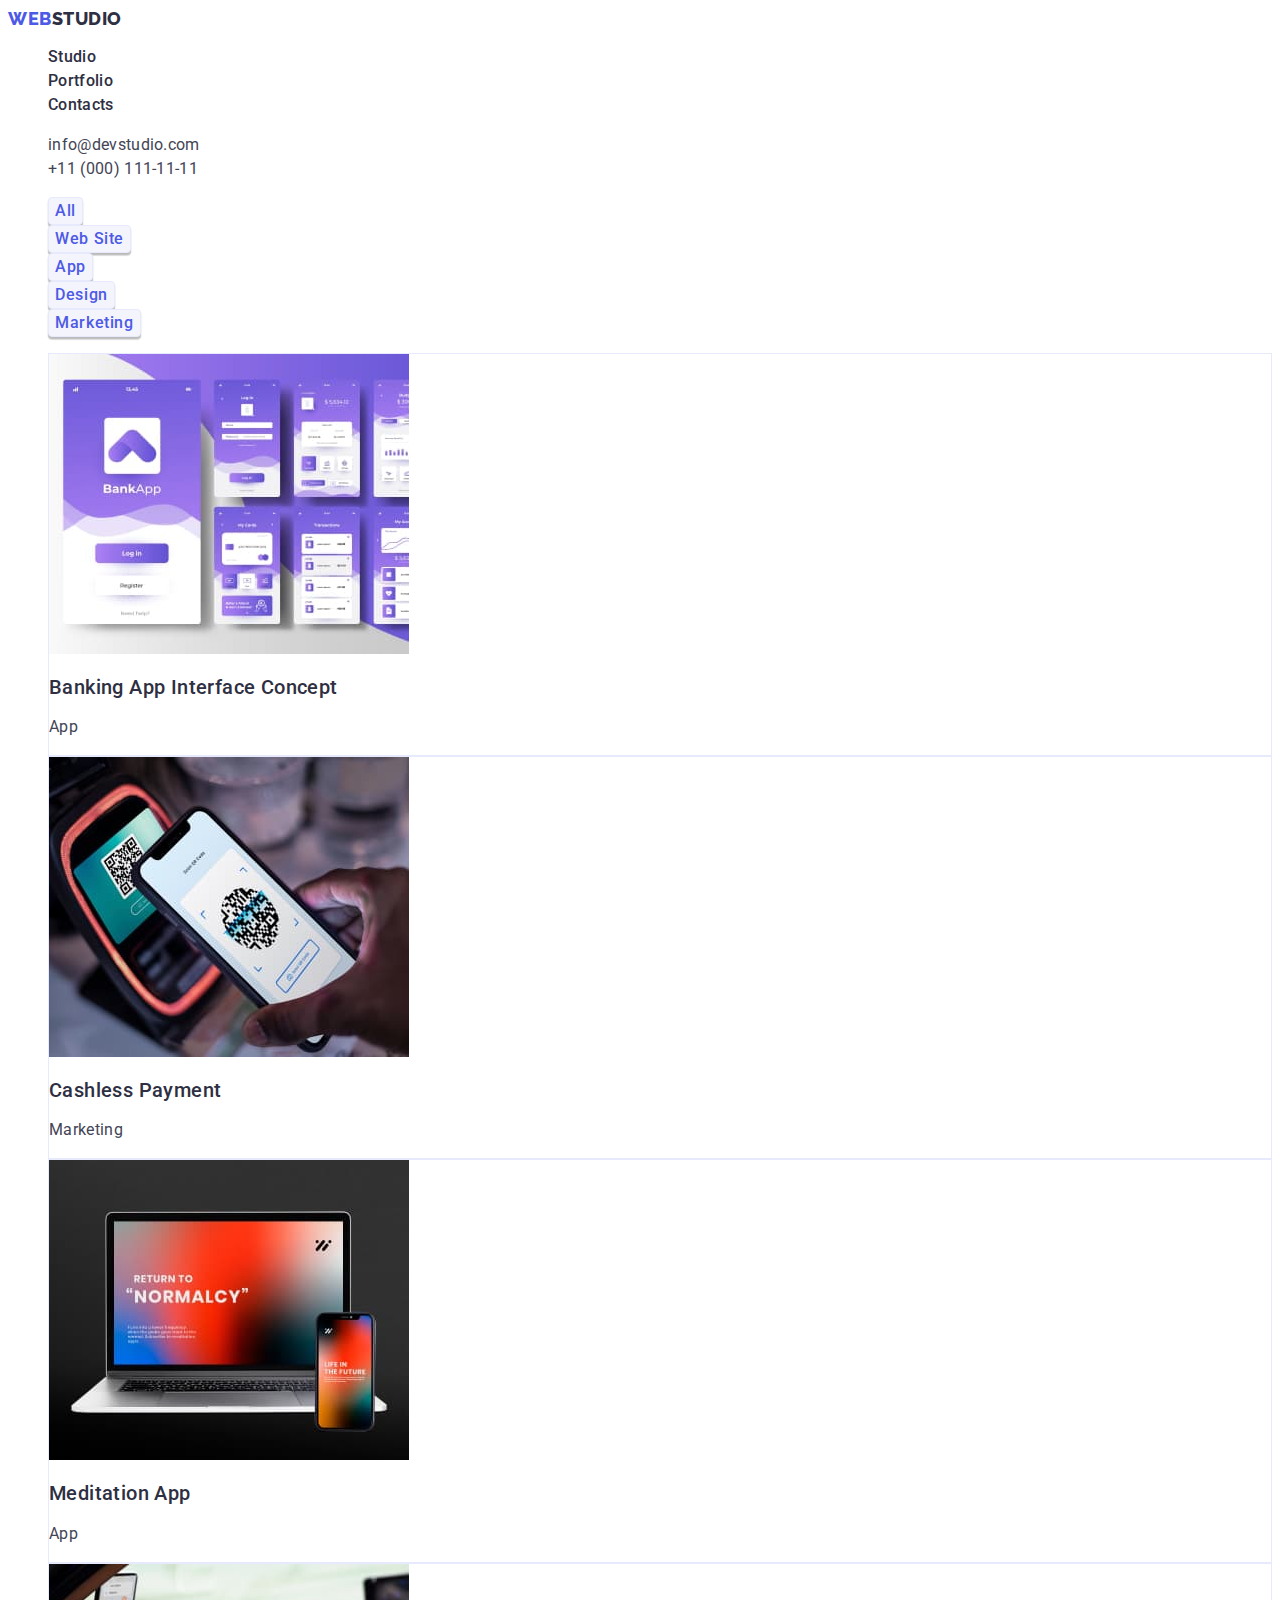
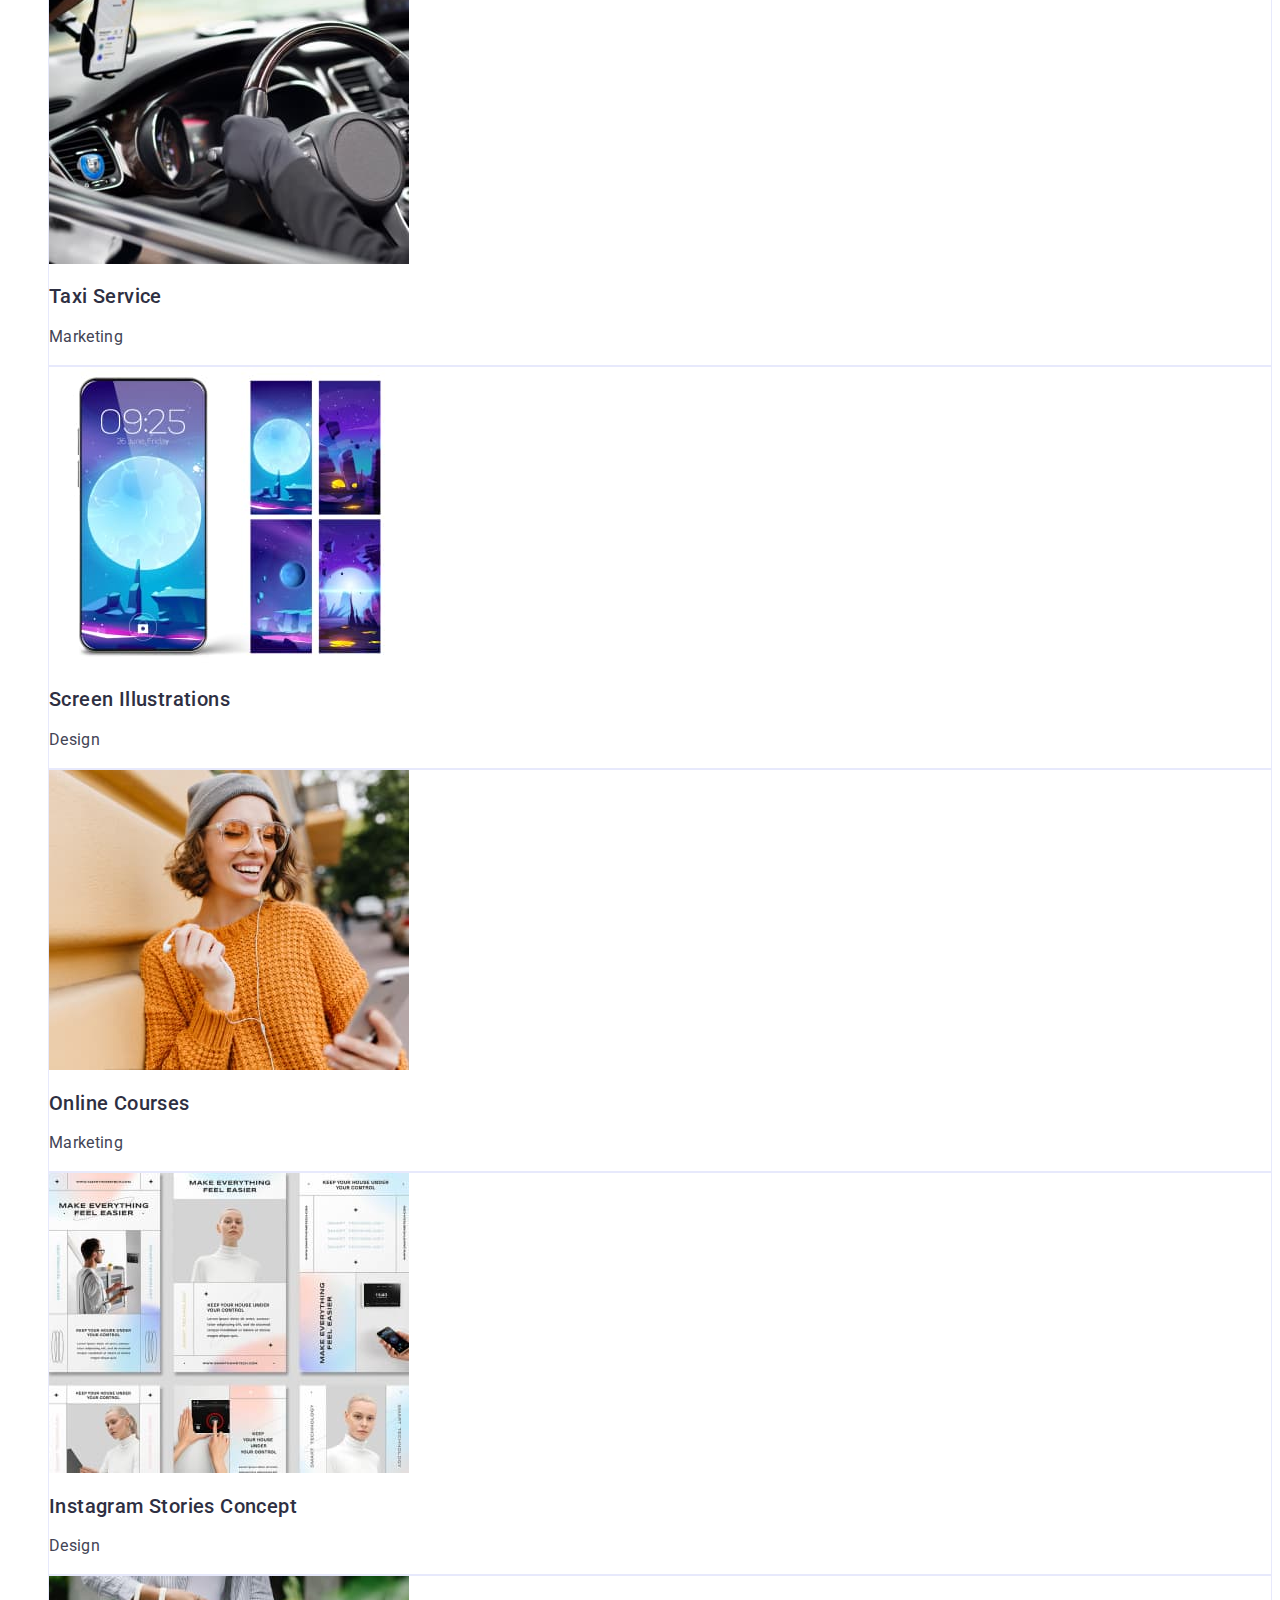
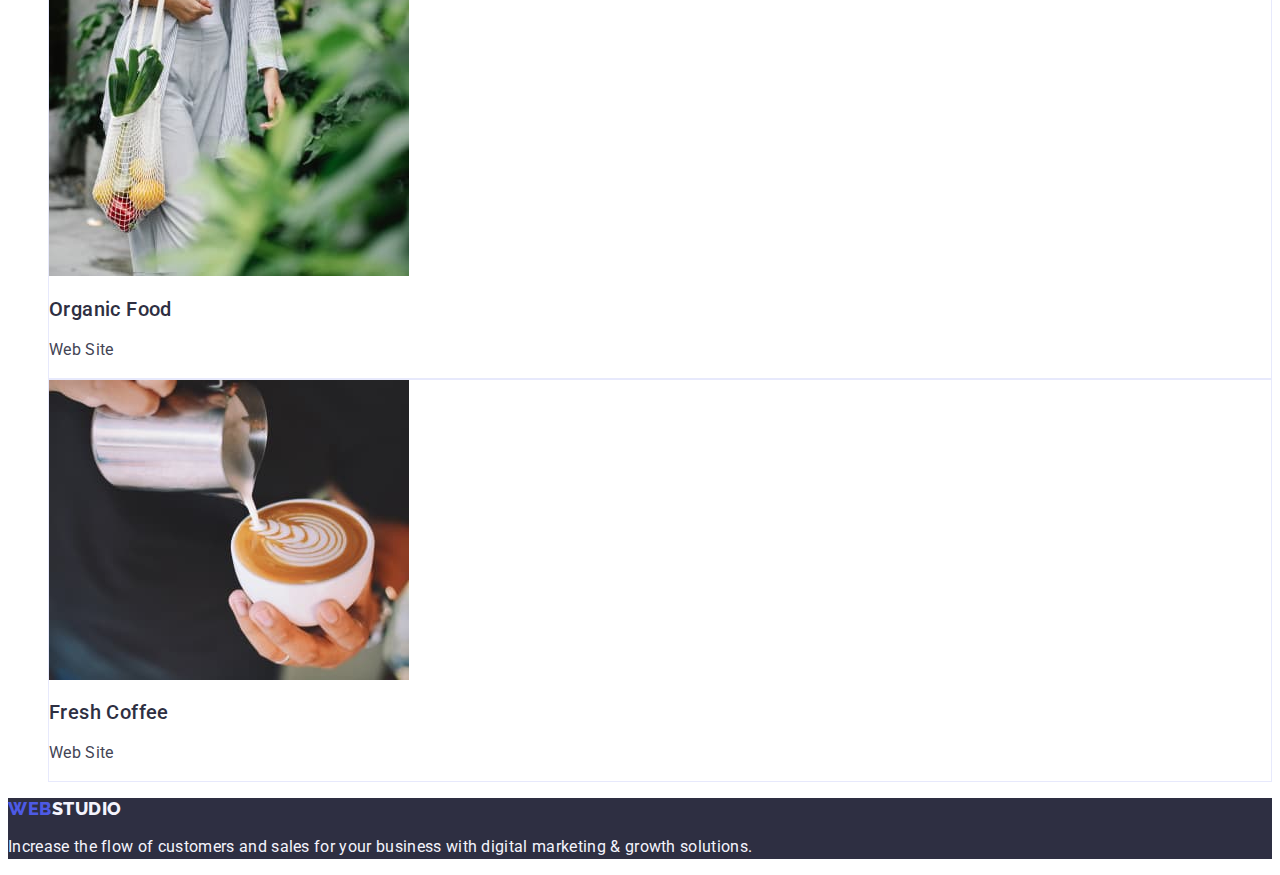
==== portfolio.html @ 0390805f "Initial commit" ====
<!DOCTYPE html>
<html lang="en">
  <head>
    <meta charset="UTF-8" />
    <meta http-equiv="X-UA-Compatible" content="IE=edge" />
    <meta name="viewport" content="width=device-width, initial-scale=1.0" />
    <title>Web Studio</title>
    <link rel="preconnect" href="https://fonts.googleapis.com" />
    <link rel="preconnect" href="https://fonts.gstatic.com" crossorigin />
    <link
      href="https://fonts.googleapis.com/css2?family=Raleway:wght@800&family=Roboto:wght@400;500;700;900&display=swap"
      rel="stylesheet"
    />
    <link rel="stylesheet" href="./css/styles.css" />
  </head>
  <body>
    <header class="header">
      <nav>
        <a href="./index.html" class="logo link"
          >Web<span class="studio link">Studio</span>
        </a>
        <ul class="list">
          <li><a href="./index.html" class="header-items link">Studio</a></li>
          <li>
            <a href="./portfolio.html" class="header-items link">Portfolio</a>
          </li>
          <li><a href="" class="header-items link">Contacts</a></li>
        </ul>
      </nav>
      <address class="header-address">
        <ul class="list">
          <li>
            <a href="mailto:info@devstudio.com" class="address-items link"
              >info@devstudio.com</a
            >
          </li>
          <li>
            <a href="tel:+110001111111" class="address-items link"
              >+11 (000) 111-11-11</a
            >
          </li>
        </ul>
      </address>
    </header>

    <main>
      <section class="section-five-buttons">
        <h1 hidden>Portfolio</h1>
        <ul class="list">
          <li>
            <button type="button" class="button-items button">All</button>
          </li>
          <li>
            <button type="button" class="button-items button">Web Site</button>
          </li>
          <li>
            <button type="button" class="button-items button">App</button>
          </li>
          <li>
            <button type="button" class="button-items button">Design</button>
          </li>
          <li>
            <button type="button" class="button-items button">Marketing</button>
          </li>
        </ul>

        <ul class="list">
          <li class="portfolio-cardsbackground">
            <a href="" class="link">
              <img
                src="./images/img-banking-app-interface-concept.jpg"
                alt="Banking App Interface Concept"
                width="360"
                height="300"
                class="portfolio-photos"
              />
              <h2 class="portfolio-items section-items">
                Banking App Interface Concept
              </h2>
              <p class="portfolio-text section-text">App</p>
            </a>
          </li>
          <li class="portfolio-cardsbackground">
            <a href="" class="link">
              <img
                src="./images/img-cashless-payment.jpg"
                alt="Cashless Payment"
                width="360"
                height="300"
                class="portfolio-photos"
              />
              <h2 class="portfolio-items section-items">Cashless Payment</h2>
              <p class="portfolio-text section-text">Marketing</p>
            </a>
          </li>
          <li class="portfolio-cardsbackground">
            <a href="" class="link">
              <img
                src="./images/img-meditation-app.jpg"
                alt="Meditation App"
                width="360"
                height="300"
                class="portfolio-photos"
              />
              <h2 class="portfolio-items section-items">Meditation App</h2>
              <p class="portfolio-text section-text">App</p>
            </a>
          </li>

          <li class="portfolio-cardsbackground">
            <a href="" class="link">
              <img
                src="./images/img-taxi-service.jpg"
                alt="Taxi Service"
                width="360"
                height="300"
                class="portfolio-photos"
              />
              <h2 class="portfolio-items section-items">Taxi Service</h2>
              <p class="portfolio-text section-text">Marketing</p>
            </a>
          </li>
          <li class="portfolio-cardsbackground">
            <a href="" class="link">
              <img
                src="./images/img-screen-illustrations.jpg"
                alt="Screen Illustrations"
                width="360"
                height="300"
                class="portfolio-photos"
              />
              <h2 class="portfolio-items section-items">
                Screen Illustrations
              </h2>
              <p class="portfolio-text section-text">Design</p>
            </a>
          </li>
          <li class="portfolio-cardsbackground">
            <a href="" class="link">
              <img
                src="./images/img-online-courses.jpg"
                alt="Online Courses"
                width="360"
                height="300"
                class="portfolio-photos"
              />
              <h2 class="portfolio-items section-items">Online Courses</h2>
              <p class="portfolio-text section-text">Marketing</p>
            </a>
          </li>

          <li class="portfolio-cardsbackground">
            <a href="" class="link">
              <img
                src="./images/img-instagram-stories-concept.jpg"
                alt="Instagram Stories Concept"
                width="360"
                height="300"
                class="portfolio-photos"
              />
              <h2 class="portfolio-items section-items">
                Instagram Stories Concept
              </h2>
              <p class="portfolio-text section-text">Design</p>
            </a>
          </li>
          <li class="portfolio-cardsbackground">
            <a href="" class="link">
              <img
                src="./images/img-organic-food.jpg"
                alt="Organic Food"
                width="360"
                height="300"
                class="portfolio-photos"
              />
              <h2 class="portfolio-items section-items">Organic Food</h2>
              <p class="portfolio-text section-text">Web Site</p>
            </a>
          </li>
          <li class="portfolio-cardsbackground">
            <a href="" class="link">
              <img
                src="./images/img-fresh-coffee.jpg"
                alt="Fresh Coffee"
                width="360"
                height="300"
                class="portfolio-photos"
              />
              <h2 class="portfolio-items section-items">Fresh Coffee</h2>
              <p class="portfolio-text section-text">Web Site</p>
            </a>
          </li>
        </ul>
      </section>
    </main>

    <footer class="footer">
      <a href="./index.html" class="logo link"
        >Web<span class="studio link footer-logo">Studio</span>
      </a>
      <p class="footer-text section-text">
        Increase the flow of customers and sales for your business with digital
        marketing & growth solutions.
      </p>
    </footer>
  </body>
</html>
---- css/styles.css ----
body {
    font-family: "Roboto", sans-serif;
    background-color: var(--background-color);
    color: #434455
}

:root {
    --background-color: #FFFFFF;
    --color-nav-titles: #2E2F42;
    --color-text-address: #434455;
    --color-h1-textbutton: #FFFFFF;
    --color-logo-textbutton: #4D5AE5;
    --color-header-cardsbackground: ##F4F4FD;
    --color-footertext: #F4F4FD;
    --color-buttonbackground: #F4F4FD;
    --color-darkbackground: #2E2F42;
    --color-hoverfocus-elements: #404BBF;
}

.link {
    text-decoration: none;
}

.link:hover,
.link:focus {
    text-decoration: none;
    color: var(--color-hoverfocus-elements);
}

.button,
.button:hover,
.button:focus {
    font-family: inherit;
    text-decoration: none;
    background: var(--color-hoverfocus-elements);
    box-shadow: 0px 3px 1px rgba(0, 0, 0, 0.1), 0px 2px 1px rgba(0, 0, 0, 0.08), 0px 2px 2px rgba(0, 0, 0, 0.12);
    border-radius: 4px;
    font-weight: 500;
    font-size: 16px;
    line-height: 1.5;
    display: flex;
    align-items: center;
    text-align: center;
    letter-spacing: 0.04em;
    cursor: pointer;
    color: var(--color-h1-textbutton);
}

/**Header**/
.header {
    background-color: var(--color-header-cardsbackground);
}

.logo {
    font-family: "Raleway", sans-serif;
    font-style: normal;
    font-weight: 800;
    font-size: 18px;
    line-height: 1.17;
    display: flex;
    align-items: center;
    letter-spacing: 0.03em;
    text-transform: uppercase;
    color: var(--color-logo-textbutton);
}

.studio {
    font-family: "Raleway", sans-serif;
    font-style: normal;
    font-weight: 800;
    font-size: 18px;
    line-height: 1.17;
    display: flex;
    align-items: center;
    letter-spacing: 0.03em;
    text-transform: uppercase;
    color: var(--color-darkbackground);
}

.list {
    list-style-type: none;
}

.header-items {
    font-weight: 500;
    font-size: 16px;
    line-height: 1.5;
    letter-spacing: 0.02em;
    color: var(--color-nav-titles);
}

.header-address {
    text-decoration: none;
    list-style: normal;
    font-style: normal;
}

.address-items {
    font-style: normal;
    font-weight: 400;
    font-size: 16px;
    line-height: 1.5;
    letter-spacing: 0.02em;
    text-decoration: none;
    color: var(--color-text-address);
}

/**Main**/

/**Section 1**/
.section-one {
    background-color: var(--color-darkbackground);
}

.section-one-h-one {
    font-size: 56px;
    line-height: 1.07;
    text-align: center;
    letter-spacing: 0.02em;
    color: var(--color-h1-textbutton);
}

.section-one-button {
    font-family: inherit;
    background: var(--color-logo-textbutton);
    box-shadow: 0px 4px 4px rgba(0, 0, 0, 0.15);
    border-radius: 4px;
    font-weight: 500;
    font-size: 16px;
    line-height: 1.5;
    display: flex;
    align-items: center;
    letter-spacing: 0.04em;
    cursor: pointer;
    color: var(--color-h1-textbutton);
}

.section-one-button:hover,
.section-one-button:focus {
    background: var(--color-hoverfocus-elements);
}

/**Section 2**/

.section-two {}

.section-items {
    font-weight: 500;
    font-size: 20px;
    line-height: 1.2;
    letter-spacing: 0.02em;
    color: var(--color-nav-titles);
}

.section-text {
    font-weight: 400;
    font-size: 16px;
    line-height: 1.5;
    letter-spacing: 0.02em;
    color: var(--color-text-address);
}

.titles-h-two {
    font-weight: 700;
    font-size: 36px;
    line-height: 1.11;
    text-align: center;
    letter-spacing: 0.02em;
    text-transform: capitalize;
    color: var(--color-nav-titles);
}

.section-two-items {}

.section-two-text {}

/**Section 3**/

.section-three {}


.section-three-photos {}

/**Section 4**/

.section-four {
    background-color: var(--color-buttonbackground);
}

.section-four-cardsbackground {
    background: var(--background-color);
    box-shadow: 0px 1px 6px rgba(46, 47, 66, 0.08), 0px 1px 1px rgba(46, 47, 66, 0.16), 0px 2px 1px rgba(46, 47, 66, 0.08);
    border-radius: 0px 0px 4px 4px;
}

.section-four-photos {}

.section-four-items {}

.section-four-text {}

/**Footer**/

.footer {
    background-color: var(--color-darkbackground);
}

.footer-text {
    color: var(--color-footertext);
}

.footer-logo {
    color: var(--color-footertext);
}

/**Portfolio**/
/**List buttons**/

.section-5buttons {
    background: #E5E5E5;
}

.button-items {
    background: var(--color-buttonbackground);
    border: 1px solid #E7E9FC;
    border-radius: 4px;
    font-family: inherit;
    font-weight: 500;
    font-size: 16px;
    line-height: 1.5;
    display: flex;
    align-items: center;
    text-align: center;
    letter-spacing: 0.04em;
    color: var(--color-logo-textbutton);
}

.portfolio-cardsbackground {
    background: var(--color-header-cardsbackground);
    border: 1px solid #E7E9FC;
}


.portfolio-photos {}

.portfolio-items {}

.portfolio-text {}
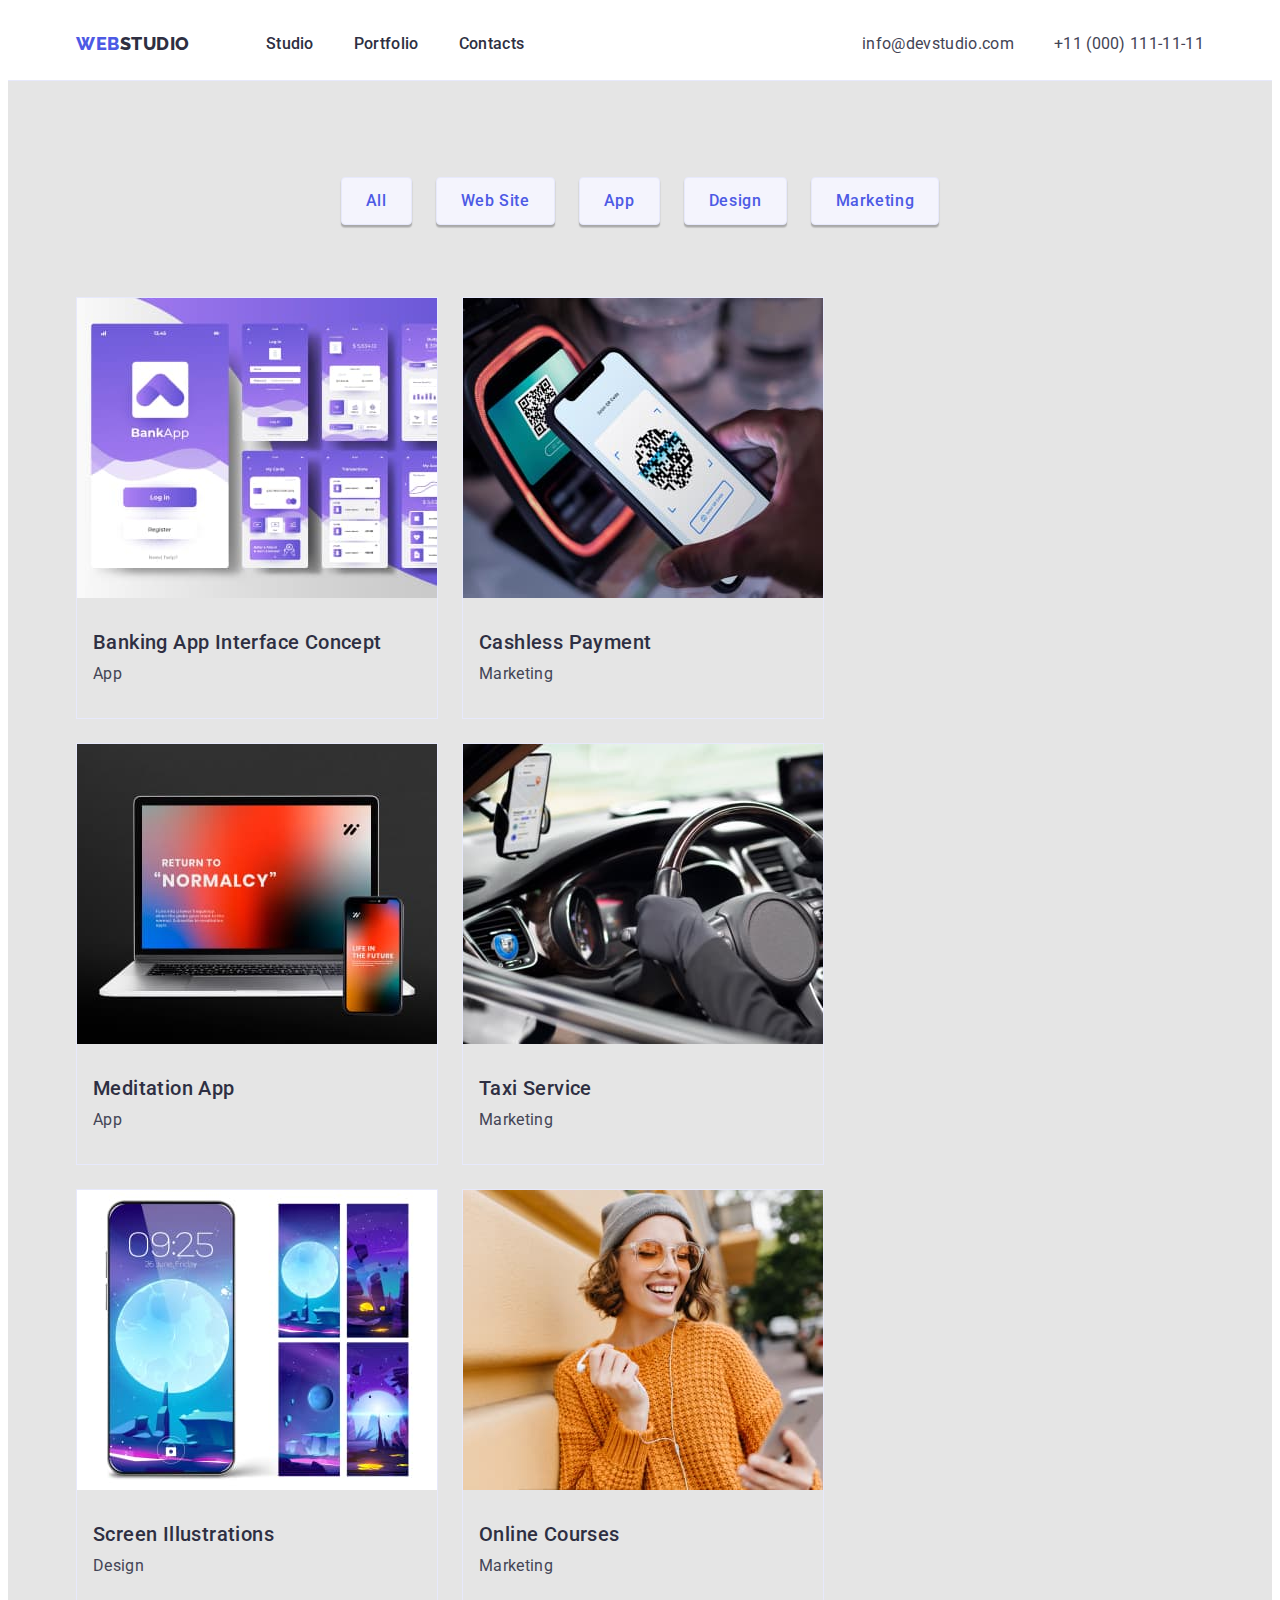
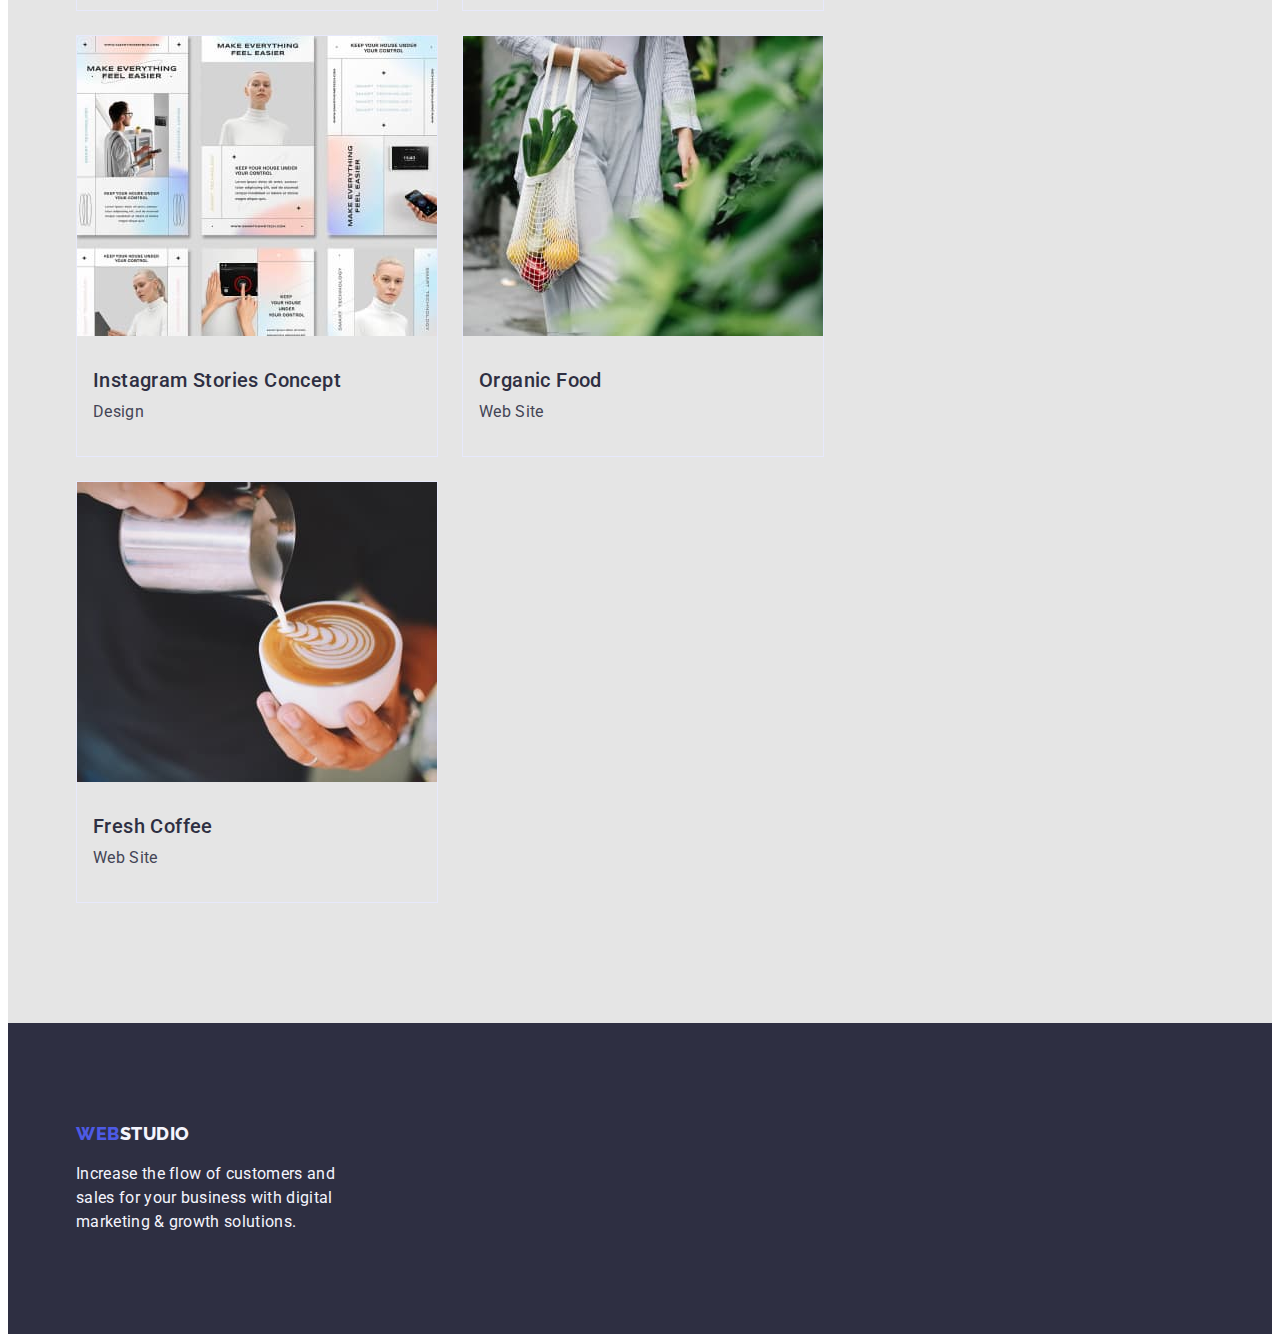
==== commit 79b0e6fd: "htmlandcss-hw-03-version1" ====
--- a/portfolio.html
+++ b/portfolio.html
@@ -11,197 +11,215 @@
       href="https://fonts.googleapis.com/css2?family=Raleway:wght@800&family=Roboto:wght@400;500;700;900&display=swap"
       rel="stylesheet"
     />
+    <link
+      rel="stylesheet"
+      href="https://cdnjs.cloudflare.com/ajax/libs/modern-normalize/2.0.0/modern-normalize.min.css"
+      integrity="sha512-4xo8blKMVCiXpTaLzQSLSw3KFOVPWhm/TRtuPVc4WG6kUgjH6J03IBuG7JZPkcWMxJ5huwaBpOpnwYElP/m6wg=="
+      crossorigin="anonymous"
+      referrerpolicy="no-referrer"
+    />
     <link rel="stylesheet" href="./css/styles.css" />
   </head>
+
   <body>
     <header class="header">
-      <nav>
-        <a href="./index.html" class="logo link"
-          >Web<span class="studio link">Studio</span>
-        </a>
-        <ul class="list">
-          <li><a href="./index.html" class="header-items link">Studio</a></li>
-          <li>
-            <a href="./portfolio.html" class="header-items link">Portfolio</a>
-          </li>
-          <li><a href="" class="header-items link">Contacts</a></li>
-        </ul>
-      </nav>
-      <address class="header-address">
-        <ul class="list">
-          <li>
-            <a href="mailto:info@devstudio.com" class="address-items link"
-              >info@devstudio.com</a
-            >
-          </li>
-          <li>
-            <a href="tel:+110001111111" class="address-items link"
-              >+11 (000) 111-11-11</a
-            >
-          </li>
-        </ul>
-      </address>
+      <div class="container header-container">
+        <nav class="header-nav">
+          <a href="./index.html" class="logo link logo-header"
+            >Web<span class="studio link">Studio</span>
+          </a>
+          <ul class="list list-header">
+            <li><a href="./index.html" class="header-items link">Studio</a></li>
+            <li>
+              <a href="./portfolio.html" class="header-items link">Portfolio</a>
+            </li>
+            <li><a href="" class="header-items link">Contacts</a></li>
+          </ul>
+        </nav>
+        <address class="header-address">
+          <ul class="list list-address">
+            <li>
+              <a href="mailto:info@devstudio.com" class="address-items link"
+                >info@devstudio.com</a
+              >
+            </li>
+            <li>
+              <a href="tel:+110001111111" class="address-items link"
+                >+11 (000) 111-11-11</a
+              >
+            </li>
+          </ul>
+        </address>
+      </div>
     </header>
 
     <main>
       <section class="section-five-buttons">
-        <h1 hidden>Portfolio</h1>
-        <ul class="list">
-          <li>
-            <button type="button" class="button-items button">All</button>
-          </li>
-          <li>
-            <button type="button" class="button-items button">Web Site</button>
-          </li>
-          <li>
-            <button type="button" class="button-items button">App</button>
-          </li>
-          <li>
-            <button type="button" class="button-items button">Design</button>
-          </li>
-          <li>
-            <button type="button" class="button-items button">Marketing</button>
-          </li>
-        </ul>
-
-        <ul class="list">
-          <li class="portfolio-cardsbackground">
-            <a href="" class="link">
-              <img
-                src="./images/img-banking-app-interface-concept.jpg"
-                alt="Banking App Interface Concept"
-                width="360"
-                height="300"
-                class="portfolio-photos"
-              />
-              <h2 class="portfolio-items section-items">
-                Banking App Interface Concept
-              </h2>
-              <p class="portfolio-text section-text">App</p>
-            </a>
-          </li>
-          <li class="portfolio-cardsbackground">
-            <a href="" class="link">
-              <img
-                src="./images/img-cashless-payment.jpg"
-                alt="Cashless Payment"
-                width="360"
-                height="300"
-                class="portfolio-photos"
-              />
-              <h2 class="portfolio-items section-items">Cashless Payment</h2>
-              <p class="portfolio-text section-text">Marketing</p>
-            </a>
-          </li>
-          <li class="portfolio-cardsbackground">
-            <a href="" class="link">
-              <img
-                src="./images/img-meditation-app.jpg"
-                alt="Meditation App"
-                width="360"
-                height="300"
-                class="portfolio-photos"
-              />
-              <h2 class="portfolio-items section-items">Meditation App</h2>
-              <p class="portfolio-text section-text">App</p>
-            </a>
-          </li>
-
-          <li class="portfolio-cardsbackground">
-            <a href="" class="link">
-              <img
-                src="./images/img-taxi-service.jpg"
-                alt="Taxi Service"
-                width="360"
-                height="300"
-                class="portfolio-photos"
-              />
-              <h2 class="portfolio-items section-items">Taxi Service</h2>
-              <p class="portfolio-text section-text">Marketing</p>
-            </a>
-          </li>
-          <li class="portfolio-cardsbackground">
-            <a href="" class="link">
-              <img
-                src="./images/img-screen-illustrations.jpg"
-                alt="Screen Illustrations"
-                width="360"
-                height="300"
-                class="portfolio-photos"
-              />
-              <h2 class="portfolio-items section-items">
-                Screen Illustrations
-              </h2>
-              <p class="portfolio-text section-text">Design</p>
-            </a>
-          </li>
-          <li class="portfolio-cardsbackground">
-            <a href="" class="link">
-              <img
-                src="./images/img-online-courses.jpg"
-                alt="Online Courses"
-                width="360"
-                height="300"
-                class="portfolio-photos"
-              />
-              <h2 class="portfolio-items section-items">Online Courses</h2>
-              <p class="portfolio-text section-text">Marketing</p>
-            </a>
-          </li>
-
-          <li class="portfolio-cardsbackground">
-            <a href="" class="link">
-              <img
-                src="./images/img-instagram-stories-concept.jpg"
-                alt="Instagram Stories Concept"
-                width="360"
-                height="300"
-                class="portfolio-photos"
-              />
-              <h2 class="portfolio-items section-items">
-                Instagram Stories Concept
-              </h2>
-              <p class="portfolio-text section-text">Design</p>
-            </a>
-          </li>
-          <li class="portfolio-cardsbackground">
-            <a href="" class="link">
-              <img
-                src="./images/img-organic-food.jpg"
-                alt="Organic Food"
-                width="360"
-                height="300"
-                class="portfolio-photos"
-              />
-              <h2 class="portfolio-items section-items">Organic Food</h2>
-              <p class="portfolio-text section-text">Web Site</p>
-            </a>
-          </li>
-          <li class="portfolio-cardsbackground">
-            <a href="" class="link">
-              <img
-                src="./images/img-fresh-coffee.jpg"
-                alt="Fresh Coffee"
-                width="360"
-                height="300"
-                class="portfolio-photos"
-              />
-              <h2 class="portfolio-items section-items">Fresh Coffee</h2>
-              <p class="portfolio-text section-text">Web Site</p>
-            </a>
-          </li>
-        </ul>
+        <div class="container">
+          <h1 hidden>Portfolio</h1>
+          <ul class="list list-five-buttons">
+            <li>
+              <button type="button" class="button-items button">All</button>
+            </li>
+            <li>
+              <button type="button" class="button-items button">
+                Web Site
+              </button>
+            </li>
+            <li>
+              <button type="button" class="button-items button">App</button>
+            </li>
+            <li>
+              <button type="button" class="button-items button">Design</button>
+            </li>
+            <li>
+              <button type="button" class="button-items button">
+                Marketing
+              </button>
+            </li>
+          </ul>
+
+          <ul class="list list-portfolio-card">
+            <li class="portfolio-cardsbackground">
+              <a href="" class="link">
+                <img
+                  src="./images/img-banking-app-interface-concept.jpg"
+                  alt="Banking App Interface Concept"
+                  width="360"
+                  height="300"
+                  class="portfolio-photos"
+                />
+                <h2 class="portfolio-items section-items">
+                  Banking App Interface Concept
+                </h2>
+                <p class="portfolio-text section-text">App</p>
+              </a>
+            </li>
+            <li class="portfolio-cardsbackground">
+              <a href="" class="link">
+                <img
+                  src="./images/img-cashless-payment.jpg"
+                  alt="Cashless Payment"
+                  width="360"
+                  height="300"
+                  class="portfolio-photos"
+                />
+                <h2 class="portfolio-items section-items">Cashless Payment</h2>
+                <p class="portfolio-text section-text">Marketing</p>
+              </a>
+            </li>
+            <li class="portfolio-cardsbackground">
+              <a href="" class="link">
+                <img
+                  src="./images/img-meditation-app.jpg"
+                  alt="Meditation App"
+                  width="360"
+                  height="300"
+                  class="portfolio-photos"
+                />
+                <h2 class="portfolio-items section-items">Meditation App</h2>
+                <p class="portfolio-text section-text">App</p>
+              </a>
+            </li>
+
+            <li class="portfolio-cardsbackground">
+              <a href="" class="link">
+                <img
+                  src="./images/img-taxi-service.jpg"
+                  alt="Taxi Service"
+                  width="360"
+                  height="300"
+                  class="portfolio-photos"
+                />
+                <h2 class="portfolio-items section-items">Taxi Service</h2>
+                <p class="portfolio-text section-text">Marketing</p>
+              </a>
+            </li>
+            <li class="portfolio-cardsbackground">
+              <a href="" class="link">
+                <img
+                  src="./images/img-screen-illustrations.jpg"
+                  alt="Screen Illustrations"
+                  width="360"
+                  height="300"
+                  class="portfolio-photos"
+                />
+                <h2 class="portfolio-items section-items">
+                  Screen Illustrations
+                </h2>
+                <p class="portfolio-text section-text">Design</p>
+              </a>
+            </li>
+            <li class="portfolio-cardsbackground">
+              <a href="" class="link">
+                <img
+                  src="./images/img-online-courses.jpg"
+                  alt="Online Courses"
+                  width="360"
+                  height="300"
+                  class="portfolio-photos"
+                />
+                <h2 class="portfolio-items section-items">Online Courses</h2>
+                <p class="portfolio-text section-text">Marketing</p>
+              </a>
+            </li>
+
+            <li class="portfolio-cardsbackground">
+              <a href="" class="link">
+                <img
+                  src="./images/img-instagram-stories-concept.jpg"
+                  alt="Instagram Stories Concept"
+                  width="360"
+                  height="300"
+                  class="portfolio-photos"
+                />
+                <h2 class="portfolio-items section-items">
+                  Instagram Stories Concept
+                </h2>
+                <p class="portfolio-text section-text">Design</p>
+              </a>
+            </li>
+            <li class="portfolio-cardsbackground">
+              <a href="" class="link">
+                <img
+                  src="./images/img-organic-food.jpg"
+                  alt="Organic Food"
+                  width="360"
+                  height="300"
+                  class="portfolio-photos"
+                />
+                <h2 class="portfolio-items section-items">Organic Food</h2>
+                <p class="portfolio-text section-text">Web Site</p>
+              </a>
+            </li>
+            <li class="portfolio-cardsbackground">
+              <a href="" class="link">
+                <img
+                  src="./images/img-fresh-coffee.jpg"
+                  alt="Fresh Coffee"
+                  width="360"
+                  height="300"
+                  class="portfolio-photos"
+                />
+                <h2 class="portfolio-items section-items">Fresh Coffee</h2>
+                <p class="portfolio-text section-text">Web Site</p>
+              </a>
+            </li>
+          </ul>
+        </div>
       </section>
     </main>
 
     <footer class="footer">
-      <a href="./index.html" class="logo link"
-        >Web<span class="studio link footer-logo">Studio</span>
-      </a>
-      <p class="footer-text section-text">
-        Increase the flow of customers and sales for your business with digital
-        marketing & growth solutions.
-      </p>
+      <div class="container">
+        <a href="./index.html" class="logo link"
+          >Web<span class="studio link footer-logo">Studio</span>
+        </a>
+        <p class="footer-text section-text">
+          Increase the flow of customers and sales for your business with
+          digital marketing & growth solutions.
+        </p>
+      </div>
     </footer>
   </body>
 </html>
--- a/css/styles.css
+++ b/css/styles.css
@@ -17,6 +17,24 @@
     --color-hoverfocus-elements: #404BBF;
 }
 
+p,
+h1,
+h2,
+h3,
+h4,
+h5,
+h6 {
+    margin: 0;
+}
+
+.container {
+    width: 1128px;
+    padding-left: 15px;
+    padding-right: 15px;
+    margin: 0 auto;
+    padding: 0;
+}
+
 .link {
     text-decoration: none;
 }
@@ -46,12 +64,29 @@
     color: var(--color-h1-textbutton);
 }
 
+img {
+    display: block;
+}
+
 /**Header**/
 .header {
+    padding-top: 24px;
+    padding-bottom: 24px;
+    border-bottom: 1px solid #E7E9FC;
     background-color: var(--color-header-cardsbackground);
 }
 
+.header-container {
+    display: flex;
+
+}
+
+.header-nav {
+    display: flex;
+}
+
 .logo {
+
     font-family: "Raleway", sans-serif;
     font-style: normal;
     font-weight: 800;
@@ -62,6 +97,10 @@
     letter-spacing: 0.03em;
     text-transform: uppercase;
     color: var(--color-logo-textbutton);
+}
+
+.logo-header {
+    margin-right: 76px;
 }
 
 .studio {
@@ -78,7 +117,15 @@
 }
 
 .list {
+    display: flex;
     list-style-type: none;
+    margin: 0;
+    padding: 0;
+}
+
+.list-header,
+.list-address {
+    gap: 40px;
 }
 
 .header-items {
@@ -93,6 +140,7 @@
     text-decoration: none;
     list-style: normal;
     font-style: normal;
+    margin-left: auto;
 }
 
 .address-items {
@@ -109,13 +157,23 @@
 
 /**Section 1**/
 .section-one {
+    padding-top: 188px;
+    padding-bottom: 188px;
+    justify-content: center;
     background-color: var(--color-darkbackground);
 }
 
+.container-section-one {
+    justify-content: center;
+}
+
 .section-one-h-one {
+    margin-left: auto;
+    margin-right: auto;
     font-size: 56px;
     line-height: 1.07;
     text-align: center;
+    width: 496px;
     letter-spacing: 0.02em;
     color: var(--color-h1-textbutton);
 }
@@ -129,10 +187,19 @@
     font-size: 16px;
     line-height: 1.5;
     display: flex;
+    text-align: center;
     align-items: center;
     letter-spacing: 0.04em;
     cursor: pointer;
     color: var(--color-h1-textbutton);
+    margin-top: 48px;
+    margin-left: auto;
+    margin-right: auto;
+    padding: 16px 32px;
+    width: 169px;
+    height: 56px;
+    left: 636px;
+    top: 428px;
 }
 
 .section-one-button:hover,
@@ -142,7 +209,10 @@
 
 /**Section 2**/
 
-.section-two {}
+.section-two {
+    padding-top: 120px;
+    padding-bottom: 120px;
+}
 
 .section-items {
     font-weight: 500;
@@ -168,23 +238,46 @@
     letter-spacing: 0.02em;
     text-transform: capitalize;
     color: var(--color-nav-titles);
-}
-
-.section-two-items {}
-
-.section-two-text {}
+    padding-bottom: 72px;
+}
+
+.list-principles {
+    gap: 24px;
+    justify-content: space-between;
+
+}
+
+.section-two-items {
+    margin-bottom: 8px;
+}
+
+.section-two-text {
+    width: 264px;
+}
 
 /**Section 3**/
 
-.section-three {}
-
+.section-three {
+    padding-bottom: 120px;
+}
+
+.list-section-three {
+    gap: 24px;
+}
 
 .section-three-photos {}
 
 /**Section 4**/
 
 .section-four {
+    padding-top: 120px;
+    padding-bottom: 120px;
     background-color: var(--color-buttonbackground);
+}
+
+.list-four-cardsbackground {
+    gap: 24px;
+    text-align: center;
 }
 
 .section-four-cardsbackground {
@@ -195,17 +288,26 @@
 
 .section-four-photos {}
 
-.section-four-items {}
-
-.section-four-text {}
+.section-four-items {
+    margin-top: 32px;
+}
+
+.section-four-text {
+    margin-top: 8px;
+    padding-bottom: 32px;
+}
 
 /**Footer**/
 
 .footer {
+    padding-top: 100px;
+    padding-bottom: 100px;
     background-color: var(--color-darkbackground);
 }
 
 .footer-text {
+    width: 264px;
+    margin-top: 17.5px;
     color: var(--color-footertext);
 }
 
@@ -216,8 +318,15 @@
 /**Portfolio**/
 /**List buttons**/
 
-.section-5buttons {
+.section-five-buttons {
     background: #E5E5E5;
+}
+
+.list-five-buttons {
+    padding-top: 96px;
+    justify-content: center;
+    gap: 24px;
+    margin-bottom: 72px;
 }
 
 .button-items {
@@ -232,17 +341,34 @@
     align-items: center;
     text-align: center;
     letter-spacing: 0.04em;
+    min-width: 69px;
+    height: 48px;
+    padding: 12px 24px;
     color: var(--color-logo-textbutton);
+}
+
+.list-portfolio-card {
+    flex-wrap: wrap;
+    gap: 24px;
+    padding-bottom: 120px;
 }
 
 .portfolio-cardsbackground {
     background: var(--color-header-cardsbackground);
     border: 1px solid #E7E9FC;
+    width: 360px;
 }
 
 
 .portfolio-photos {}
 
-.portfolio-items {}
-
-.portfolio-text {}+.portfolio-items {
+    margin-top: 32px;
+    margin-left: 16px;
+}
+
+.portfolio-text {
+    margin-top: 8px;
+    margin-left: 16px;
+    margin-bottom: 32px;
+}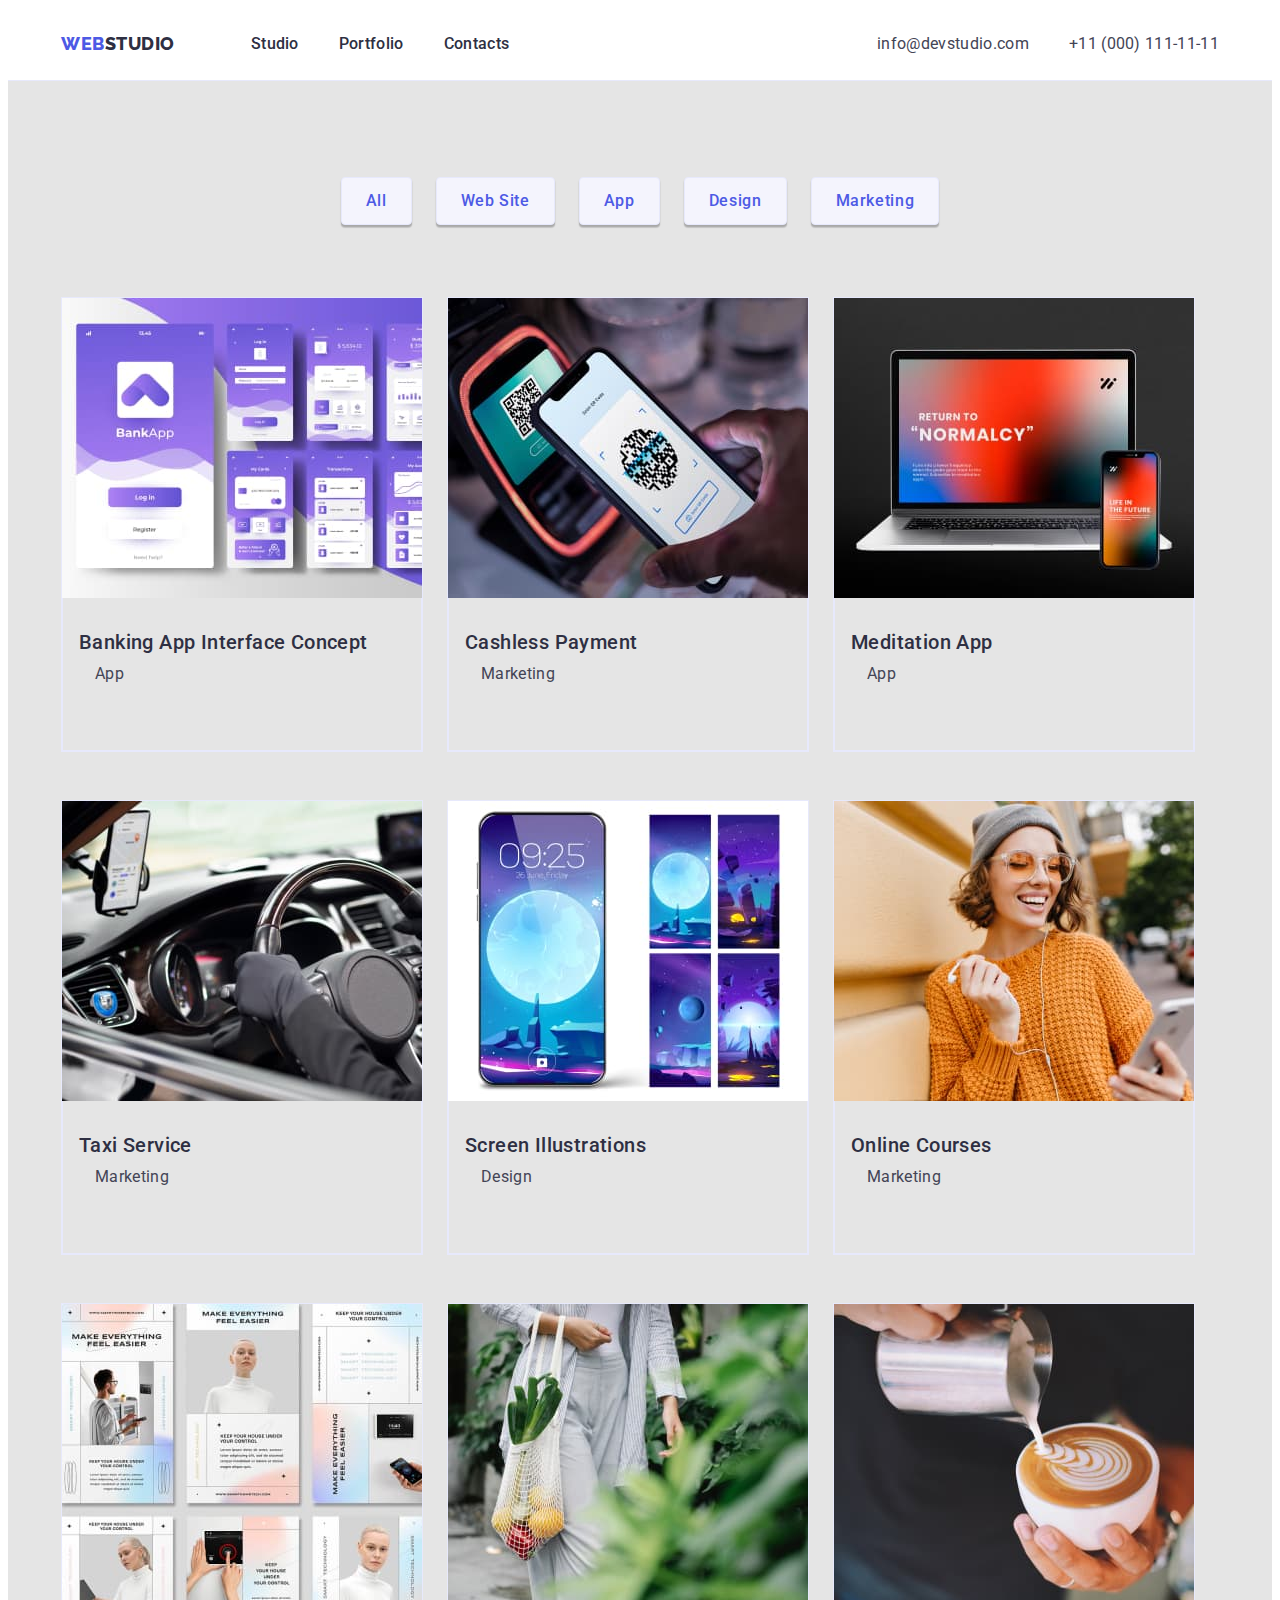
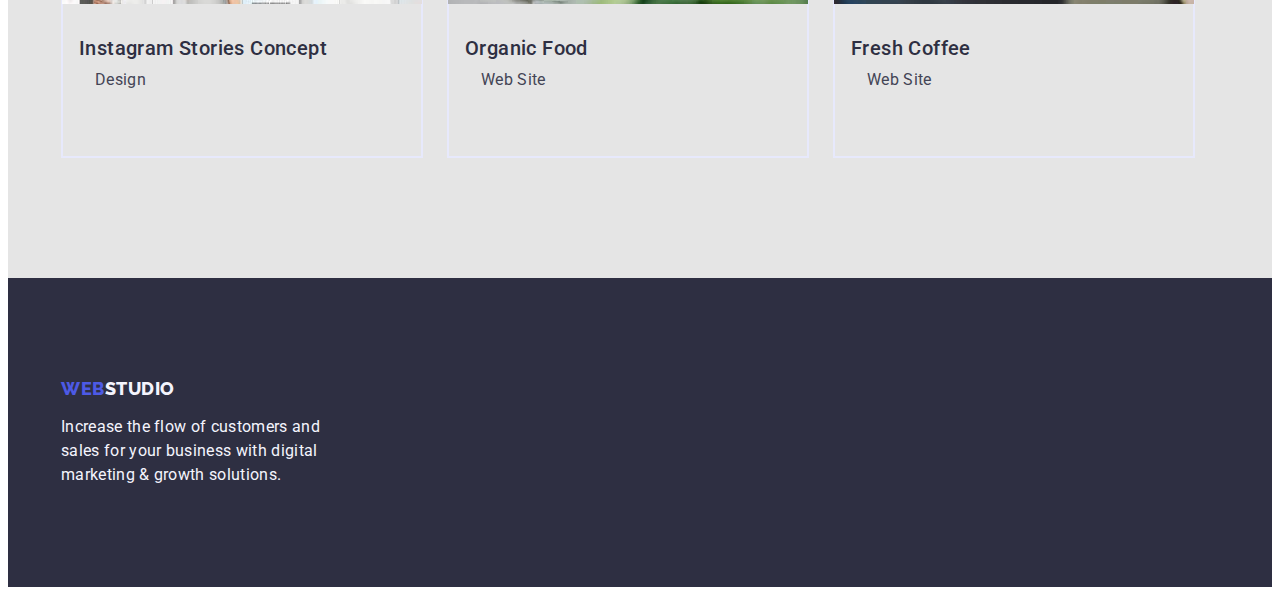
==== commit 149c35d4: "htmlandcss-hw-03-version2" ====
--- a/portfolio.html
+++ b/portfolio.html
@@ -89,10 +89,12 @@
                   height="300"
                   class="portfolio-photos"
                 />
-                <h2 class="portfolio-items section-items">
-                  Banking App Interface Concept
-                </h2>
-                <p class="portfolio-text section-text">App</p>
+                <div class="container-potfolio-cards">
+                  <h2 class="portfolio-items section-items">
+                    Banking App Interface Concept
+                  </h2>
+                  <p class="portfolio-text section-text">App</p>
+                </div>
               </a>
             </li>
             <li class="portfolio-cardsbackground">
@@ -104,8 +106,12 @@
                   height="300"
                   class="portfolio-photos"
                 />
-                <h2 class="portfolio-items section-items">Cashless Payment</h2>
-                <p class="portfolio-text section-text">Marketing</p>
+                <div class="container-potfolio-cards">
+                  <h2 class="portfolio-items section-items">
+                    Cashless Payment
+                  </h2>
+                  <p class="portfolio-text section-text">Marketing</p>
+                </div>
               </a>
             </li>
             <li class="portfolio-cardsbackground">
@@ -117,8 +123,10 @@
                   height="300"
                   class="portfolio-photos"
                 />
-                <h2 class="portfolio-items section-items">Meditation App</h2>
-                <p class="portfolio-text section-text">App</p>
+                <div class="container-potfolio-cards">
+                  <h2 class="portfolio-items section-items">Meditation App</h2>
+                  <p class="portfolio-text section-text">App</p>
+                </div>
               </a>
             </li>
 
@@ -131,8 +139,10 @@
                   height="300"
                   class="portfolio-photos"
                 />
-                <h2 class="portfolio-items section-items">Taxi Service</h2>
-                <p class="portfolio-text section-text">Marketing</p>
+                <div class="container-potfolio-cards">
+                  <h2 class="portfolio-items section-items">Taxi Service</h2>
+                  <p class="portfolio-text section-text">Marketing</p>
+                </div>
               </a>
             </li>
             <li class="portfolio-cardsbackground">
@@ -144,10 +154,12 @@
                   height="300"
                   class="portfolio-photos"
                 />
-                <h2 class="portfolio-items section-items">
-                  Screen Illustrations
-                </h2>
-                <p class="portfolio-text section-text">Design</p>
+                <div class="container-potfolio-cards">
+                  <h2 class="portfolio-items section-items">
+                    Screen Illustrations
+                  </h2>
+                  <p class="portfolio-text section-text">Design</p>
+                </div>
               </a>
             </li>
             <li class="portfolio-cardsbackground">
@@ -159,8 +171,10 @@
                   height="300"
                   class="portfolio-photos"
                 />
-                <h2 class="portfolio-items section-items">Online Courses</h2>
-                <p class="portfolio-text section-text">Marketing</p>
+                <div class="container-potfolio-cards">
+                  <h2 class="portfolio-items section-items">Online Courses</h2>
+                  <p class="portfolio-text section-text">Marketing</p>
+                </div>
               </a>
             </li>
 
@@ -173,10 +187,12 @@
                   height="300"
                   class="portfolio-photos"
                 />
-                <h2 class="portfolio-items section-items">
-                  Instagram Stories Concept
-                </h2>
-                <p class="portfolio-text section-text">Design</p>
+                <div class="container-potfolio-cards">
+                  <h2 class="portfolio-items section-items">
+                    Instagram Stories Concept
+                  </h2>
+                  <p class="portfolio-text section-text">Design</p>
+                </div>
               </a>
             </li>
             <li class="portfolio-cardsbackground">
@@ -188,8 +204,10 @@
                   height="300"
                   class="portfolio-photos"
                 />
-                <h2 class="portfolio-items section-items">Organic Food</h2>
-                <p class="portfolio-text section-text">Web Site</p>
+                <div class="container-potfolio-cards">
+                  <h2 class="portfolio-items section-items">Organic Food</h2>
+                  <p class="portfolio-text section-text">Web Site</p>
+                </div>
               </a>
             </li>
             <li class="portfolio-cardsbackground">
@@ -201,8 +219,10 @@
                   height="300"
                   class="portfolio-photos"
                 />
-                <h2 class="portfolio-items section-items">Fresh Coffee</h2>
-                <p class="portfolio-text section-text">Web Site</p>
+                <div class="container-potfolio-cards">
+                  <h2 class="portfolio-items section-items">Fresh Coffee</h2>
+                  <p class="portfolio-text section-text">Web Site</p>
+                </div>
               </a>
             </li>
           </ul>
@@ -212,7 +232,7 @@
 
     <footer class="footer">
       <div class="container">
-        <a href="./index.html" class="logo link"
+        <a href="./index.html" class="logo link footer-logos"
           >Web<span class="studio link footer-logo">Studio</span>
         </a>
         <p class="footer-text section-text">
--- a/css/styles.css
+++ b/css/styles.css
@@ -28,9 +28,8 @@
 }
 
 .container {
-    width: 1128px;
-    padding-left: 15px;
-    padding-right: 15px;
+    width: 1158px;
+    padding: 0 15px;
     margin: 0 auto;
     padding: 0;
 }
@@ -70,8 +69,6 @@
 
 /**Header**/
 .header {
-    padding-top: 24px;
-    padding-bottom: 24px;
     border-bottom: 1px solid #E7E9FC;
     background-color: var(--color-header-cardsbackground);
 }
@@ -83,6 +80,7 @@
 
 .header-nav {
     display: flex;
+    align-items: center;
 }
 
 .logo {
@@ -125,6 +123,8 @@
 
 .list-header,
 .list-address {
+    padding-top: 24px;
+    padding-bottom: 24px;
     gap: 40px;
 }
 
@@ -173,7 +173,7 @@
     font-size: 56px;
     line-height: 1.07;
     text-align: center;
-    width: 496px;
+    max-width: 496px;
     letter-spacing: 0.02em;
     color: var(--color-h1-textbutton);
 }
@@ -186,7 +186,7 @@
     font-weight: 500;
     font-size: 16px;
     line-height: 1.5;
-    display: flex;
+    display: block;
     text-align: center;
     align-items: center;
     letter-spacing: 0.04em;
@@ -196,10 +196,11 @@
     margin-left: auto;
     margin-right: auto;
     padding: 16px 32px;
-    width: 169px;
+    min-width: 169px;
     height: 56px;
     left: 636px;
     top: 428px;
+    border: none;
 }
 
 .section-one-button:hover,
@@ -238,7 +239,7 @@
     letter-spacing: 0.02em;
     text-transform: capitalize;
     color: var(--color-nav-titles);
-    padding-bottom: 72px;
+    margin-bottom: 72px;
 }
 
 .list-principles {
@@ -307,8 +308,11 @@
 
 .footer-text {
     width: 264px;
-    margin-top: 17.5px;
     color: var(--color-footertext);
+}
+
+.footer-logos {
+    margin-bottom: 16px;
 }
 
 .footer-logo {
@@ -319,11 +323,12 @@
 /**List buttons**/
 
 .section-five-buttons {
+    padding-top: 96px;
+    padding-bottom: 120px;
     background: #E5E5E5;
 }
 
 .list-five-buttons {
-    padding-top: 96px;
     justify-content: center;
     gap: 24px;
     margin-bottom: 72px;
@@ -347,10 +352,21 @@
     color: var(--color-logo-textbutton);
 }
 
+.button-items:hover,
+.button-items:focus {
+    border: 1px solid transparent;
+}
+
 .list-portfolio-card {
     flex-wrap: wrap;
     gap: 24px;
-    padding-bottom: 120px;
+    row-gap: 48px;
+}
+
+.container-potfolio-cards {
+    padding: 32px 16px;
+    border: 1px solid #e7e9fc;
+    border-top: none;
 }
 
 .portfolio-cardsbackground {
@@ -363,12 +379,11 @@
 .portfolio-photos {}
 
 .portfolio-items {
-    margin-top: 32px;
-    margin-left: 16px;
+    margin-bottom: 8px;
 }
 
 .portfolio-text {
-    margin-top: 8px;
+
     margin-left: 16px;
     margin-bottom: 32px;
 }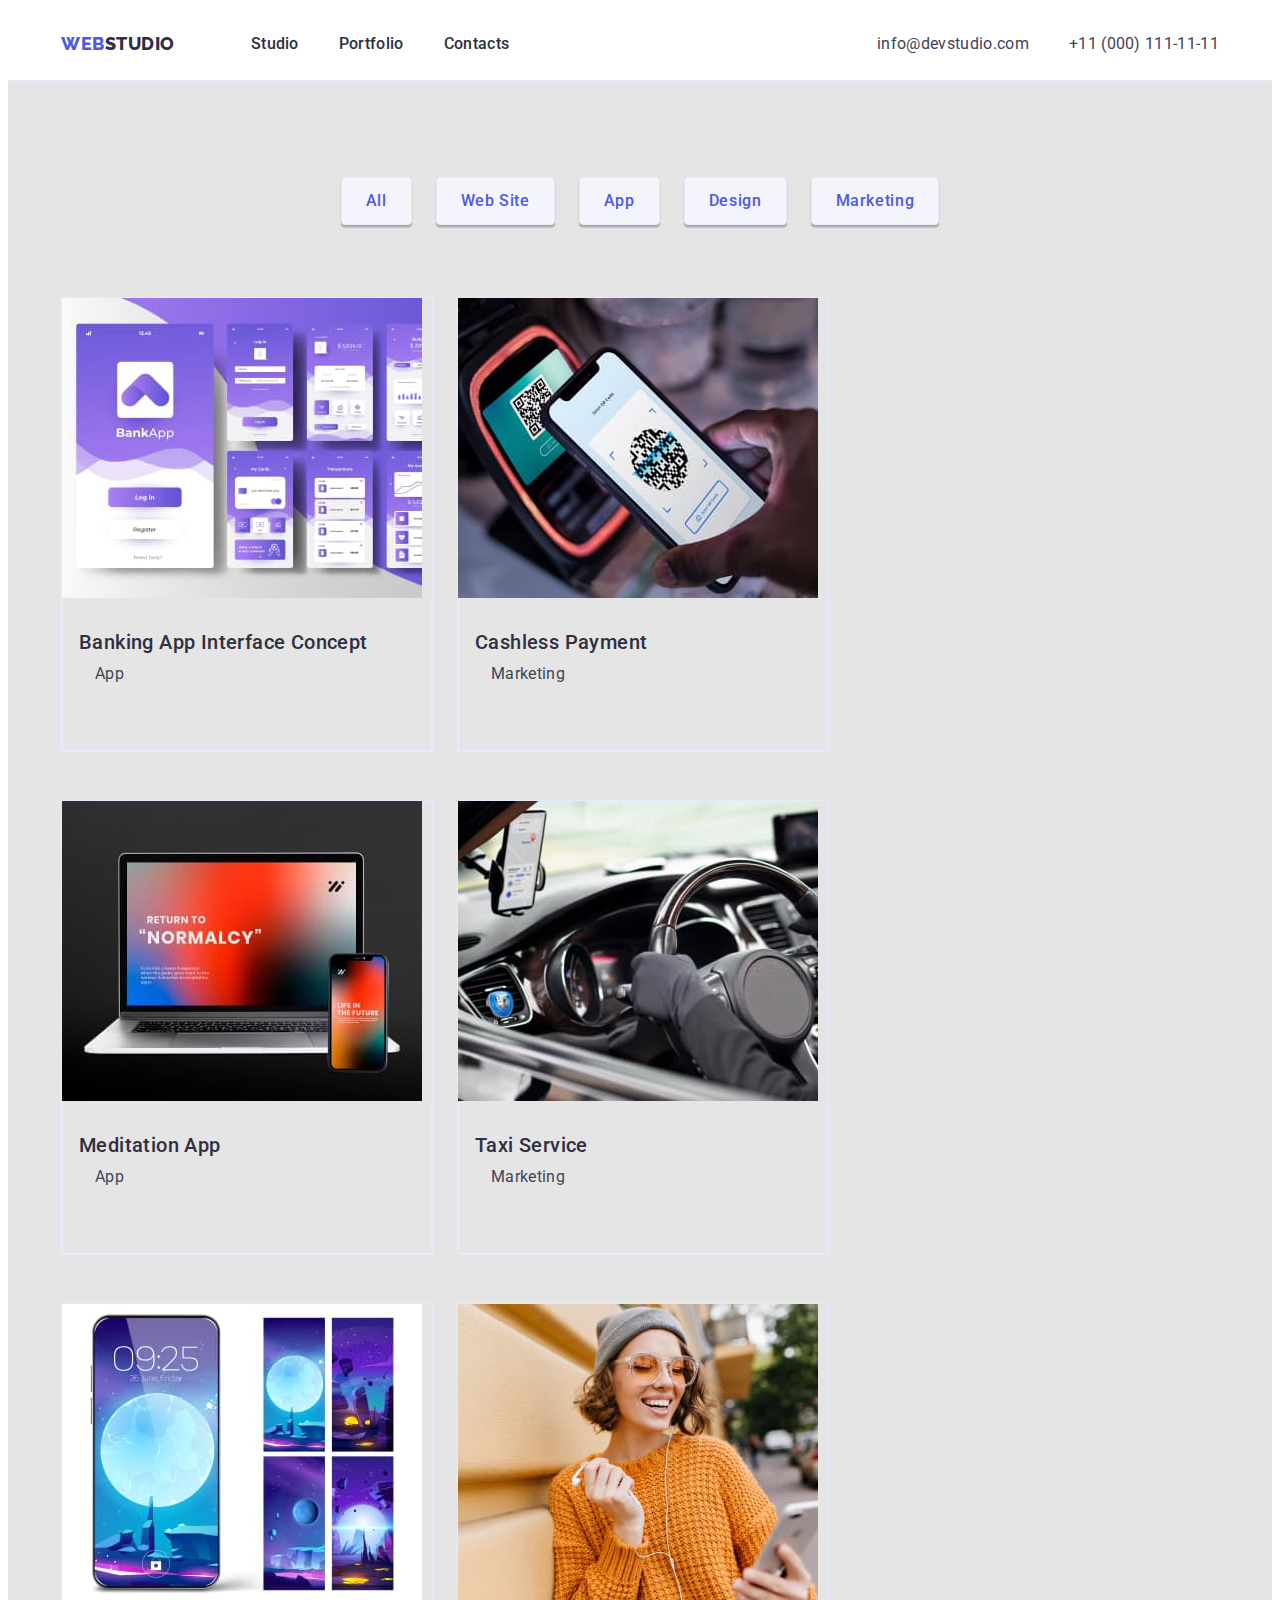
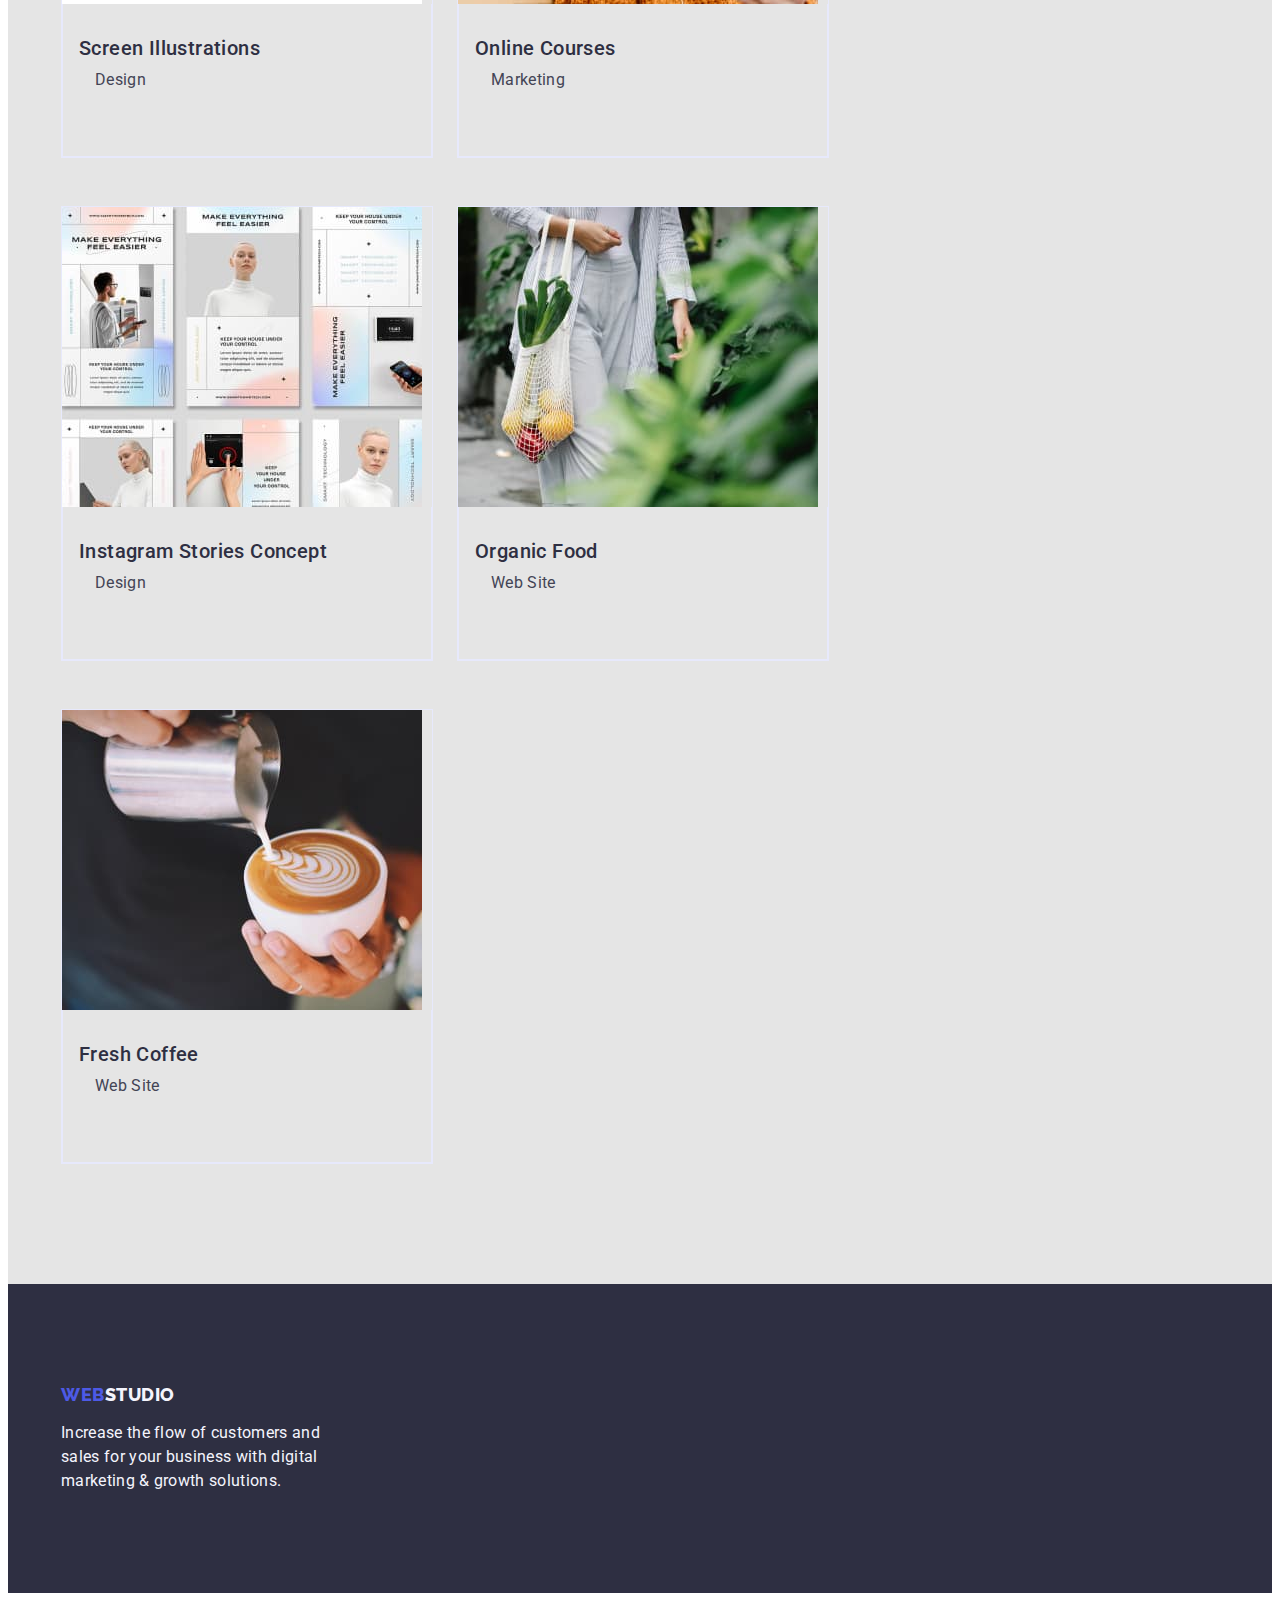
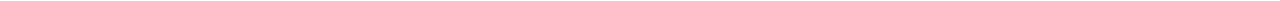
==== commit 4f98c799: "htmlandcss-hw-03-version4" ====
--- a/portfolio.html
+++ b/portfolio.html
@@ -29,21 +29,25 @@
             >Web<span class="studio link">Studio</span>
           </a>
           <ul class="list list-header">
-            <li><a href="./index.html" class="header-items link">Studio</a></li>
-            <li>
+            <li class="elements-header">
+              <a href="./index.html" class="header-items link">Studio</a>
+            </li>
+            <li class="elements-header">
               <a href="./portfolio.html" class="header-items link">Portfolio</a>
             </li>
-            <li><a href="" class="header-items link">Contacts</a></li>
+            <li class="elements-header">
+              <a href="" class="header-items link">Contacts</a>
+            </li>
           </ul>
         </nav>
         <address class="header-address">
           <ul class="list list-address">
-            <li>
+            <li class="elements-header">
               <a href="mailto:info@devstudio.com" class="address-items link"
                 >info@devstudio.com</a
               >
             </li>
-            <li>
+            <li class="elements-header">
               <a href="tel:+110001111111" class="address-items link"
                 >+11 (000) 111-11-11</a
               >
--- a/css/styles.css
+++ b/css/styles.css
@@ -29,9 +29,8 @@
 
 .container {
     width: 1158px;
+    margin: 0 auto;
     padding: 0 15px;
-    margin: 0 auto;
-    padding: 0;
 }
 
 .link {
@@ -123,9 +122,12 @@
 
 .list-header,
 .list-address {
+    gap: 40px;
+}
+
+.elements-header {
     padding-top: 24px;
     padding-bottom: 24px;
-    gap: 40px;
 }
 
 .header-items {
@@ -248,6 +250,10 @@
 
 }
 
+.element-list-principles {
+    width: calc((100% - 72px) / 4);
+}
+
 .section-two-items {
     margin-bottom: 8px;
 }
@@ -260,6 +266,10 @@
 
 .section-three {
     padding-bottom: 120px;
+}
+
+.element-section-three {
+    width: calc((100% - 48px) / 3);
 }
 
 .list-section-three {
@@ -282,21 +292,23 @@
 }
 
 .section-four-cardsbackground {
+    width: calc((100% - 72px) / 4);
     background: var(--background-color);
     box-shadow: 0px 1px 6px rgba(46, 47, 66, 0.08), 0px 1px 1px rgba(46, 47, 66, 0.16), 0px 2px 1px rgba(46, 47, 66, 0.08);
     border-radius: 0px 0px 4px 4px;
 }
 
+.info-team-member {
+    padding: 32px 16px;
+}
+
 .section-four-photos {}
 
 .section-four-items {
-    margin-top: 32px;
-}
-
-.section-four-text {
-    margin-top: 8px;
-    padding-bottom: 32px;
-}
+    margin-bottom: 8px;
+}
+
+.section-four-text {}
 
 /**Footer**/
 
@@ -313,10 +325,12 @@
 
 .footer-logos {
     margin-bottom: 16px;
+    display: inline-block;
 }
 
 .footer-logo {
     color: var(--color-footertext);
+    display: inline-block;
 }
 
 /**Portfolio**/
@@ -372,7 +386,7 @@
 .portfolio-cardsbackground {
     background: var(--color-header-cardsbackground);
     border: 1px solid #E7E9FC;
-    width: 360px;
+    width: calc((100% - 48px) / 3);
 }
 
 
